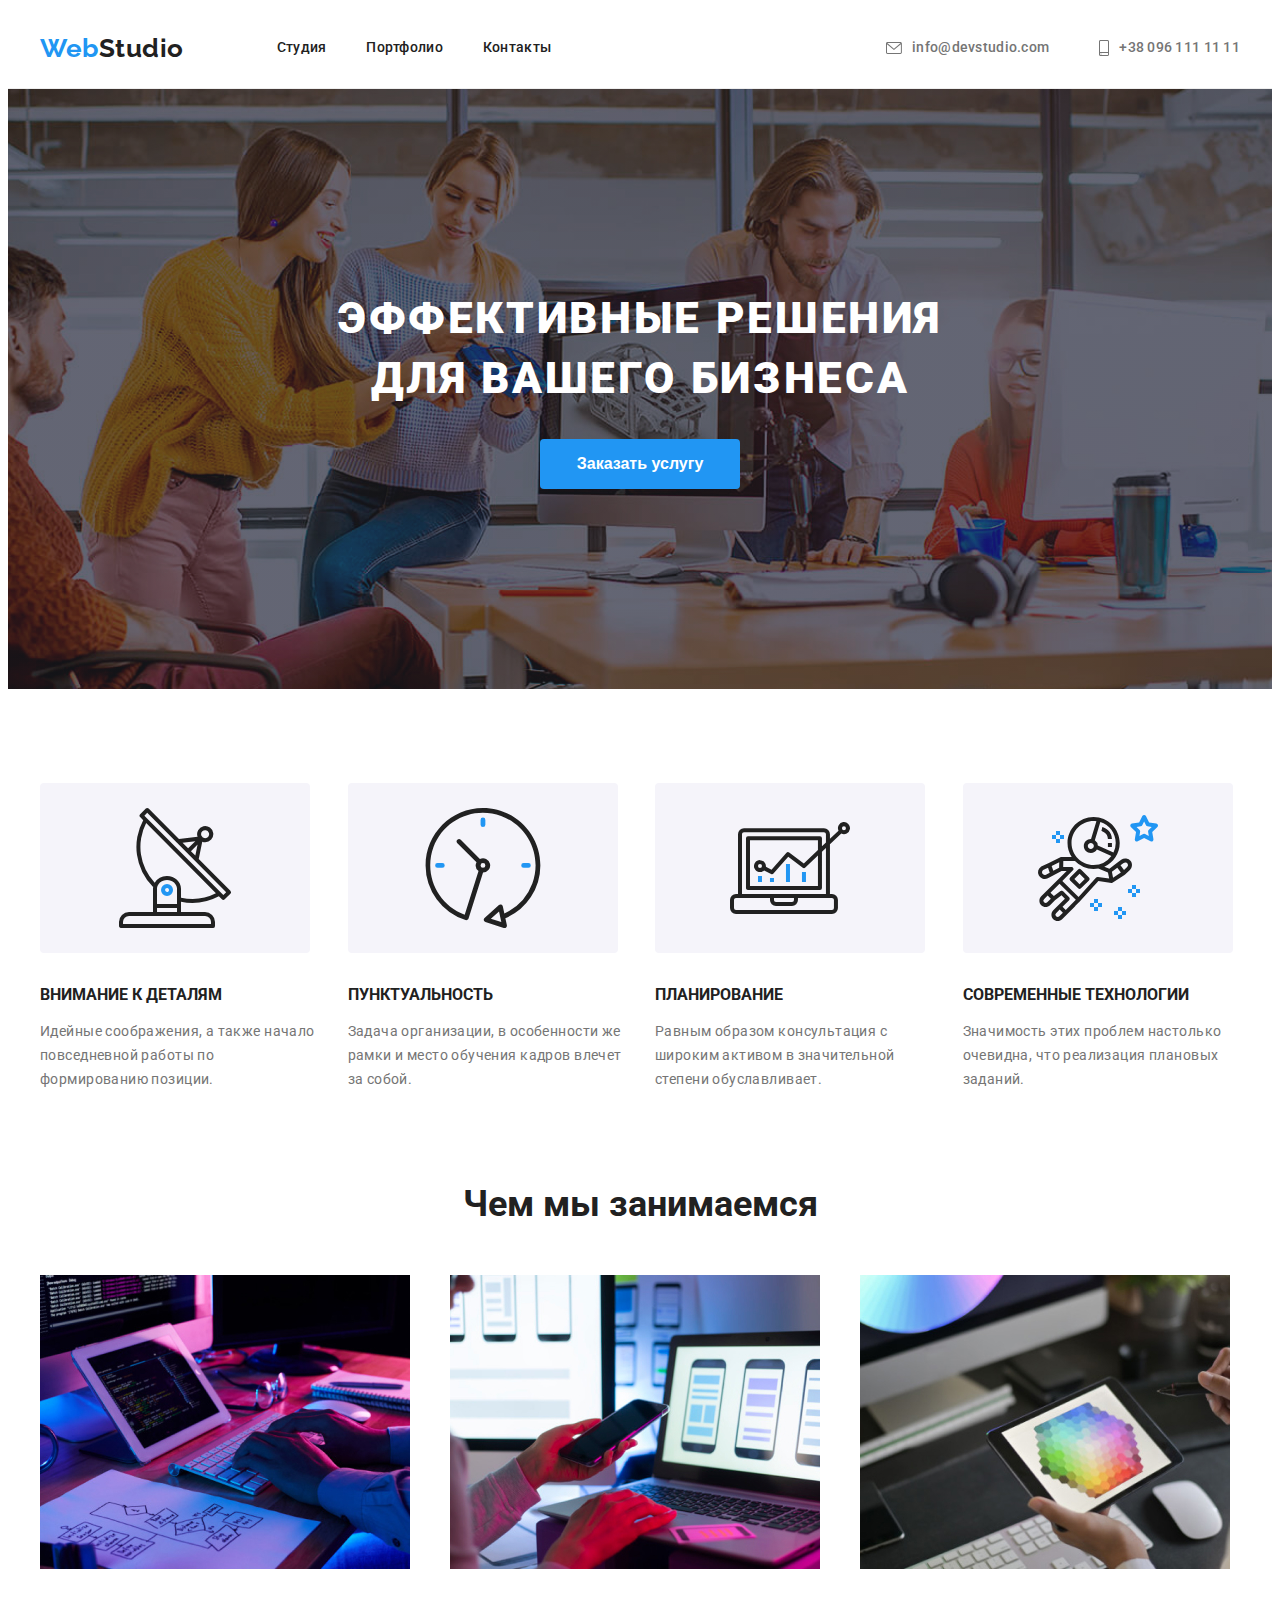
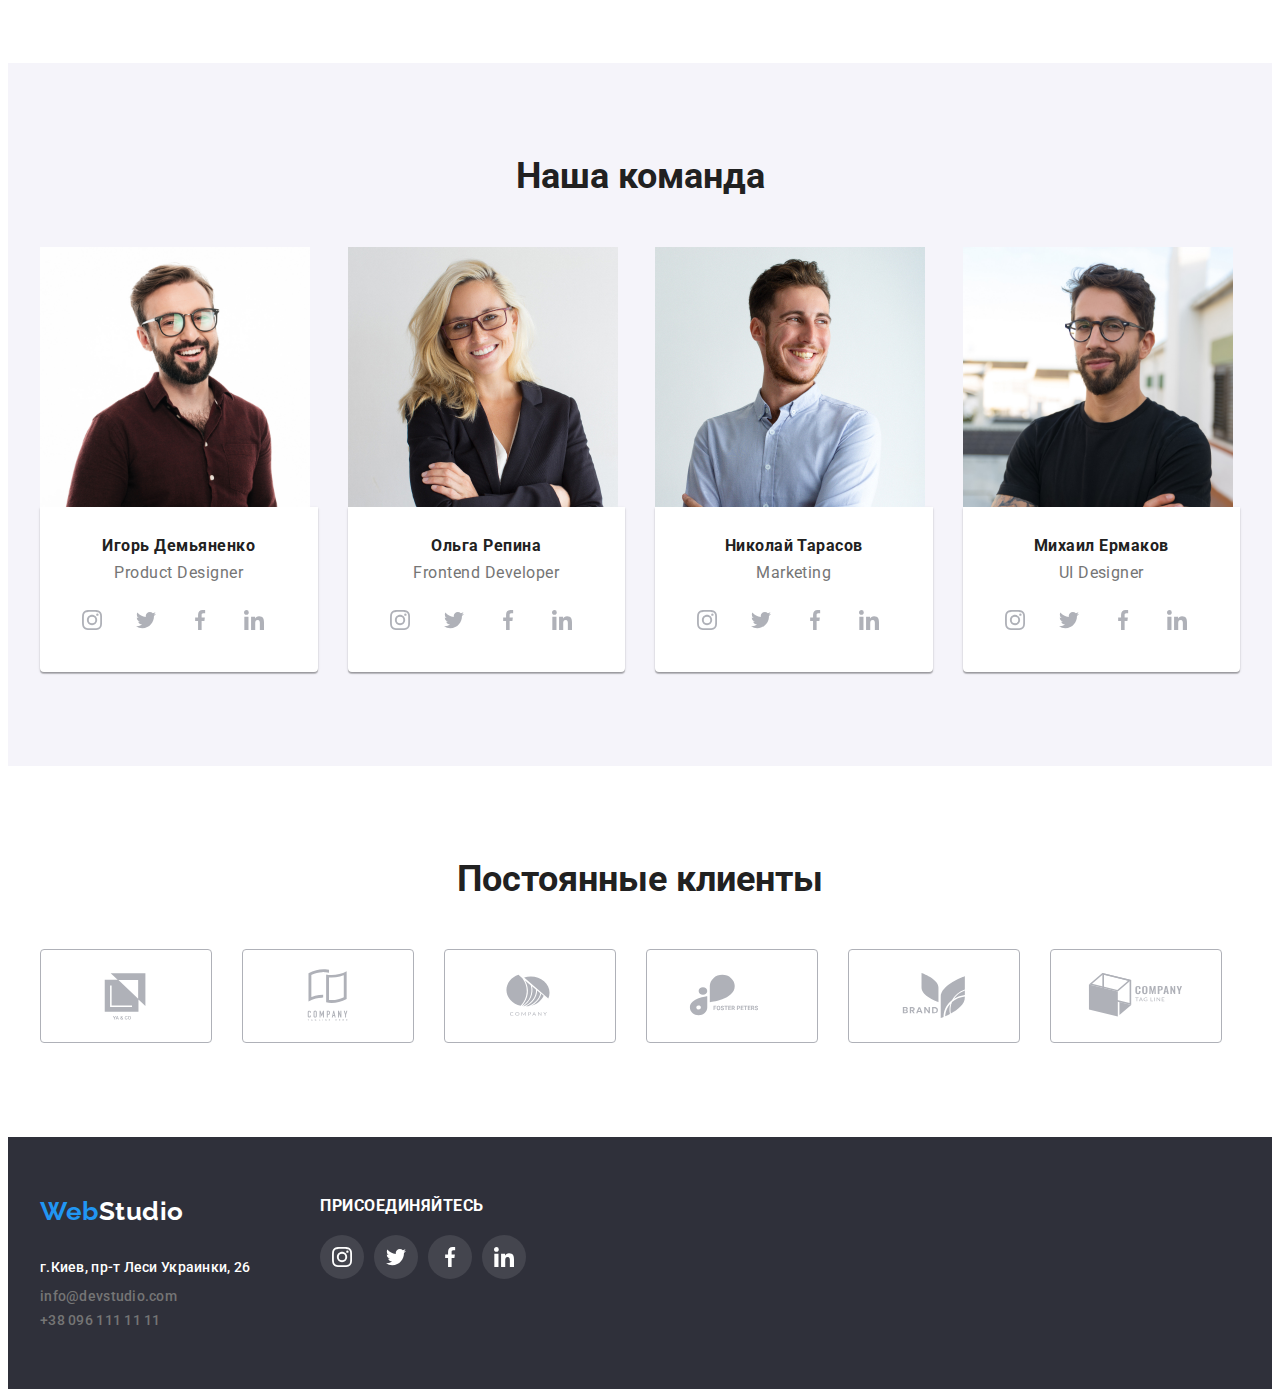
==== index.html @ a92f8828 "commitment for new" ====
<!DOCTYPE html>
    <html lang="ru">
    <head>
        <meta charset="UTF-8">
        <meta http-equiv="X-UA-Compatible" content="IE=edge">
        <meta name="viewport" content="width=device-width, initial-scale=1.0">
        <title>HOMEWORK3</title>
        <link href="https://fonts.googleapis.com/css2?family=Raleway:wght@700&family=Roboto:wght@400;500;700;900&display=swap" 
        rel="stylesheet">
        <link rel="stylesheet" href="https://cdnjs.cloudflare.com/ajax/libs/modern-normalize/1.1.0/modern-normalize.min.css" integrity="sha512-wpPYUAdjBVSE4KJnH1VR1HeZfpl1ub8YT/NKx4PuQ5NmX2tKuGu6U/JRp5y+Y8XG2tV+wKQpNHVUX03MfMFn9Q==" crossorigin="anonymous" referrerpolicy="no-referrer" />
        <link rel="stylesheet" href="css/styles.css">


    </head>

    <body>
    <header>
        <div class="main-nav container">
        <nav class="main-nav">
        <a href="" class="logo"><span class="letters">Web</span><span>Studio</span></a>
        <ul class="nav-list">
            <li class="navigate"><a href="./index.html" class="link-current">Студия</a></li>
            <li class="navigate"><a href="./portfolio.html" class="link-current">Портфолио</a></li>
            <li class="navigate"><a href="" class="link-current">Контакты</a></li>
        </ul>
        </nav>  
            <ul class="contact-info">   
            <li class="navigate">
                <a class="comunication" href="mailto:info@devstudio.com">
                    <svg class="letter" width="16" height="12">
                    <use href="./images/icons.svg#letter">
                    </use>
                </svg>
                    info@devstudio.com</a>
            </li>
            <li class="navigate"><a class="comunication" href="tel:+380961111111">
                <svg class="smartphone" width="10" height="16">
                    <use href="./images/icons.svg#smartphone">
                    </use>
                </svg>
                +38 096 111 11 11</a>
            </li>
    </ul>
</div>
    </header>
    <main>
    <!-- cекция hero -->
        <section class="hero">
            <div class="container">
            <h1 class="main-header">Эффективные решения<br>для вашего бизнеса</h1>
            <button type="button" class="btn-links">Заказать услугу </button>
            </div>

        </section>
        <!-- cекция 2 список-->
        <section class="structure-company">
            <div class="container">
            <h2 hidden>Механика и структура работы</h2>
            <ul class="advantage">
                <li class="list-item">
                    <svg class="header-icons" width="270" height="120">
                     <use href="./images/icons.svg#antenna">
                     </use>
                </svg>
                    <h3 class="tools">Внимание к деталям</h3>
                    <p class="tools-topic">Идейные соображения, а также начало повседневной работы по формированию позиции.</p>
                </li>
                <li class="list-item">
                    <svg class="header-icons" width="270" height="120">
                        <use href="./images/icons.svg#clock">
                        </use>
                   </svg>
                    <h3 class="tools">Пунктуальность</h3>
                    <p class="tools-topic">Задача организации, в особенности же рамки и место обучения кадров влечет за собой.</p>
                </li>
                <li class="list-item">
                    <svg class="header-icons" width="270" height="120">
                        <use href="./images/icons.svg#diagram">
                        </use>
                   </svg>
                    <h3 class="tools">Планирование</h3>
                    <p class="tools-topic">Равным образом консультация с широким активом в значительной степени обуславливает.</p>
                </li>
                <li class="list-item">
                    <svg class="header-icons" width="270" height="120">
                        <use href="./images/icons.svg#astronaut">
                        </use>
                   </svg>
                    <h3 class="tools">Современные технологии</h3>
                    <p class="tools-topic">Значимость этих проблем настолько очевидна, что реализация плановых заданий.</p>
                </li>
            </ul>
        </div>
        </section>
<!-- секция 3 -->
        <section class="structure-companies">
            <div class="container-second">
            <h2 class="description">Чем мы занимаемся</h2>
            <ul class="flex-element">
                <li class="item"><img  src="images/img(1).jpg" alt="computer" width="370" height="294"></li>
                <li class="item"><img  src="images/img(2).jpg" alt="phone" width="370" height="294"></li>
                <li class="item"><img  src="images/img(3).jpg" alt="tablet" width="370" height="294"></li>
            </ul>
        </div>
        </section>
    <!--cекция 4 -->
 
           <section class="team-dream">
               <div class="container">
                   <h2 class="description">Наша команда</h2>
            <ul class="prof-list">
                <li class="items"> 
                <img class="no-gap" src="images/proddesigner.jpg" alt="Product Designer" width="270" height="260">
                <div class="card-item">
                <h3 class="surname">Игорь Демьяненко</h3>
                <p class="position">Product Designer</p>
                <ul class="networks">
                <li class="social-items">
                    <a class="social-things" href="instagram">
                    <svg class="messengers" width="20" height="20">
                        <use href="./images/icons.svg#instagram">
                        </use>
                   </svg>
                </a>
                </li>
                <li class="social-items">
                    <a class="social-things" href="twitter">
                    <svg class="messengers" width="20" height="20">
                        <use href="./images/icons.svg#twitter">
                        </use>
                   </svg>
                </a>
                </li>
                <li class="social-items">
                    <a class="social-things" href="facebook">
                    <svg class="messengers" width="20" height="20">
                        <use href="./images/icons.svg#facebook">
                        </use>
                   </svg>
                </a>
                </li>
                <li class="social-items">
                    <a class="social-things" href="linkedin">
                    <svg class="messengers" width="20" height="20">
                        <use href="./images/icons.svg#linkedin">
                        </use>
                   </svg>
                </a>
                </li>
            </ul>
            </div>
            </li>
                <li class="items">
                <img class="no-gap" src="images/frontdev.jpg" alt="Frontend Developer" width="270" height="260">
                <div class="card-item">
                <h3 class="surname">Ольга Репина</h3>
                <p class="position">Frontend Developer</p>
                <ul class="networks">
                    <li class="social-items">
                        <a class="social-things" href="instagram">
                        <svg class="messengers" width="20" height="20">
                            <use href="./images/icons.svg#instagram">
                            </use>
                       </svg>
                    </a>
                    </li>
                    <li class="social-items">
                        <a class="social-things" href="twitter">
                        <svg class="messengers" width="20" height="20">
                            <use href="./images/icons.svg#twitter">
                            </use>
                       </svg>
                    </a>
                    </li>
                    <li class="social-items">
                        <a class="social-things" href="facebook">
                        <svg class="messengers" width="20" height="20">
                            <use href="./images/icons.svg#facebook">
                            </use>
                       </svg>
                    </a>
                    </li>
                    <li class="social-items">
                        <a class="social-things" href="linkedin">
                        <svg class="messengers" width="20" height="20">
                            <use href="./images/icons.svg#linkedin">
                            </use>
                       </svg>
                    </a>
                    </li>
                </ul>
            </div>
            </li>
                <li class="items"> 
                <img class="no-gap" src="images/marketing.jpg" alt="Marketing" width="270" height="260">
                <div class="card-item">
                <h3 class="surname">Николай Тарасов</h3>
            <p class="position">Marketing</p>
            <ul class="networks">
                <li class="social-items">
                    <a class="social-things" href="instagram">
                    <svg class="messengers" width="20" height="20">
                        <use href="./images/icons.svg#instagram">
                        </use>
                   </svg>
                </a>
                </li>
                <li class="social-items">
                    <a class="social-things" href="twitter">
                    <svg class="messengers" width="20" height="20">
                        <use href="./images/icons.svg#twitter">
                        </use>
                   </svg>
                </a>
                </li>
                <li class="social-items">
                    <a class="social-things" href="facebook">
                    <svg class="messengers" width="20" height="20">
                        <use href="./images/icons.svg#facebook">
                        </use>
                   </svg>
                </a>
                </li>
                <li class="social-items">
                    <a class="social-things" href="linkedin">
                    <svg class="messengers" width="20" height="20">
                        <use href="./images/icons.svg#linkedin">
                        </use>
                   </svg>
                </a>
                </li>
            </ul>
        </div>
            </li>
            <li class="items">
            <img class="no-gap" src="images/uidesigner.jpg" alt="UI Designer" width="270" height="260">
            <div class="card-item">
            <h3 class="surname">Михаил Ермаков</h3>
        <p class="position">UI Designer</p>
        <ul class="networks">
            <li class="social-items">
                <a class="social-things" href="instagram">
                <svg class="messengers" width="20" height="20">
                    <use href="./images/icons.svg#instagram">
                    </use>
               </svg>
            </a>
            </li>
            <li class="social-items">
                <a class="social-things" href="twitter">
                <svg class="messengers" width="20" height="20">
                    <use href="./images/icons.svg#twitter">
                    </use>
               </svg>
            </a>
            </li>
            <li class="social-items">
                <a class="social-things" href="facebook">
                <svg class="messengers" width="20" height="20">
                    <use href="./images/icons.svg#facebook">
                    </use>
               </svg>
            </a>
            </li>
            <li class="social-items">
                <a class="social-things" href="linkedin">
                <svg class="messengers" width="20" height="20">
                    <use href="./images/icons.svg#linkedin">
                    </use>
               </svg>
            </a>
            </li>
        </ul>
        </div>
        </li> 
        </ul>
</div>
         </section>

         <!-- cекция 5 -->
         <section class="structure-company">
            <div class="container">
                <h2 class="description">Постоянные клиенты</h2>
                <ul class="coloboration">
                    <li class="peer-part">
                        <a class="partners" href="union1">
                            <svg class="partnership" width="106" height="60">
                                <use href="./images/icons.svg#union1">
                                </use>
                           </svg>
                        </a>  
                    </li>
                    <li class="peer-part">
                        <a class="partners" href="union2">
                            <svg class="partnership" width="106" height="60">
                                <use href="./images/icons.svg#union2">
                                </use>
                           </svg>
                        </a>  
                    </li>
                    <li class="peer-part">
                        <a class="partners" href="union3">
                            <svg class="partnership" width="106" height="60">
                                <use href="./images/icons.svg#union3">
                                </use>
                           </svg>
                        </a>  
                    </li>
                    <li class="peer-part">
                        <a class="partners" href="uaandco">
                            <svg class="partnership" width="106" height="60">
                                <use href="./images/icons.svg#union4">
                                </use>
                           </svg>
                        </a>  
                    </li>
                    <li class="peer-part">
                        <a class="partners" href="uaandco">
                            <svg class="partnership" width="106" height="60">
                                <use href="./images/icons.svg#union5">
                                </use>
                           </svg>
                        </a>  
                    </li>
                    <li class="peer-part">
                        <a class="partners" href="uaandco">
                            <svg class="partnership" width="106" height="60">
                                <use href="./images/icons.svg#union6">
                                </use>
                           </svg>
                        </a>  
                    </li>
                </ul>
            </div>
        </section>

        </main>
        <footer class="adress-details">
            <div class="separation">
                <div class="output">
            <a href="#" class="logo-footer"><span class="letters">Web</span><span class="color">Studio</span></a>
         <address>
            <ul class="footer-list">
           <li class="random">
               <a href="https://goo.gl/maps/Ega7JQtFbg4uDQiL7" target="_blank" rel="noopener noreferrer" class="town-adress">г.Киев, пр-т Леси Украинки, 26</a></li>
           <li class="random"><a href="mailto:info@devstudio.com" class="comunications">info@devstudio.com</a></li>
           <li class="random"><a href="tel:+380961111111" class="comunications">+38 096 111 11 11</a></li> 
        </ul>
        </address> 
    </div>
    <div class="container-networks">
        <h3 class="footer-adds">присоединяйтесь</h3>
        <ul class="network">
            <li class="social-items">
                <a class="social-thing" href="instagram">
                <svg class="messengers" width="20" height="20">
                    <use href="./images/icons.svg#instagram">
                    </use>
               </svg>
            </a>
            </li>
            <li class="social-items">
                <a class="social-thing" href="twitter">
                <svg class="messengers" width="20" height="20">
                    <use href="./images/icons.svg#twitter">
                    </use>
               </svg>
            </a>
            </li>
            <li class="social-items">
                <a class="social-thing" href="facebook">
                <svg class="messengers" width="20" height="20">
                    <use href="./images/icons.svg#facebook">
                    </use>
               </svg>
            </a>
            </li>
            <li class="social-items">
                <a class="social-thing" href="linkedin">
                <svg class="messengers" width="20" height="20">
                    <use href="./images/icons.svg#linkedin">
                    </use>
               </svg>
            </a>
            </li>
        </ul>
    </div>
</div>
    </footer>
        </body>
        </html>
---- css/styles.css ----
:root{
    --primary-text-color:#757575;
    --title-text-color:#212121;
    --accent-color:#2196F3;
    --accent-color-second:#fff;
    --accent-color-header:#2196F3;
    --accent-bgc-hero:#2F303A;
    --accent-bgc-fonescreen:#C4C4C4;
    --accent-bgc-folio:#F5F4FA;
    --accent-border:#EEEEEE;
    --border-line:#ECECEC;
    --accent-color-networks:#AFB1B8;
    /* border 30 px between cards */
    --card-border-item:30px;
    --border-shadow-area:0px 1px 3px rgba(0, 0, 0, 0.12), 
    0px 1px 1px rgba(0, 0, 0, 0.14), 0px 2px 1px rgba(0, 0, 0, 0.2);
    --border-radius:0px 0px 4px 4px;
    --shadow-area-portfolio: 0px 3px 1px rgba(0, 0, 0, 0.1), 0px 1px 2px rgba(0, 0, 0, 0.08), 0px 2px 2px rgba(0, 0, 0, 0.12);
    --shadow-area-portfolio-card:0px 1px 1px rgba(0, 0, 0, 0.12), 0px 4px 4px rgba(0, 0, 0, 0.06), 1px 4px 6px rgba(0, 0, 0, 0.16);
    }
    
    body{
        font-family:Roboto,sans-serif;
        font-size:14px;
        color:var(--primary-text-color);
        text-decoration:none;
      }
    /* Класы чтобы убрать точки списка */
    ul,li{
      list-style-type: none;
      padding: 0;
      margin: 0;
      }
    
      header{
        border-bottom: 1px solid var(--accent-border);
      }

    .container{
      width: 1200px;
      padding-left: 15px;
      padding-right: 15px;
      margin-left: auto;
      margin-right: auto;
    }
      
      

    .structure-company{
      padding-top: 94px;
      padding-bottom: 94px;
    }
    

    .main-nav{
      display: block;
      display:flex;
      align-items: center;
    }
    
      .logo {
        
        display: inline-block;
        margin-right: 93px;
    
        font-family: Raleway,sans-serif;
        font-weight: 700;
        font-size: 26px;
        line-height: 1.1;
        color:var(--title-text-color);
        text-decoration: none;
        padding-top: 24px;
        padding-bottom: 24px;
        
      } 
    
    .logo:hover,
    .logo:focus
    {
        color:var(--accent-color);  
    }
    
      .letters{
          color:var(--accent-color);
      }
    
      .nav-list{
      display: flex;
      fill:#212121;
      
      color:var(--accent-color);
      font-size: 14px;
      line-height: 1.1;
      text-decoration: none;
      
      color:var(--primary-text-color);
      font-weight:500;
      font-size: 14px;
      line-height: 1.1;
      letter-spacing: 0.02em;
      }
    
      .nav-list .link-current{
        padding-top: 32px; ;
        padding-bottom: 32px;
        display: block;
        text-align: center;
        font-weight: 500;
        font-size: 14px;
        line-height: 1.1;
        letter-spacing: 0.02em;
        
       color: var(--title-text-color);
      }
    
     .nav-list .navigate{
      
    margin-right: 50px;
    display: block;
     }
    
     .nav-list .navigate:last-child{
      margin-right: 0;
     }
    
     .nav-list .navigate:not(:last-child){
     
      margin-right: 40px;
     }
    
      .nav-list .link-current:hover,
      .nav-list .link-current:focus
      {  
        color: var(--title-text-color);
        color:var(--accent-color);
      }
    
      .contact-info{
       display: flex;
       align-items: center;
       margin-left: auto;
      }
    
      .contact-info .navigate:not(:last-child){
      margin-right: 50px;
    
      }


      .main-nav .comunication{
        display: flex;
        align-items: center;
        color: var(--primary-text-color); 
      }
      
      .letter,
      .smartphone {
      margin-right: 10px;
      fill: currentColor;
      }
 
      /* активная ссылка при переходе на другую страницу*/
    
      
      /* интерактивные ссылки емейл и номер телефона */
      a {
       
        font-size: 14px;
        line-height: 1.1;
        text-decoration: none;
        color:var(--primary-text-color);
        font-weight: 500;
        font-size: 14px;
        line-height: 1.1;
        letter-spacing: 0.02em;
        font-style: normal;
        
        display:block;
      }
     
    
     .comunication{
      padding-top: 32px;
      padding-bottom: 32px;
     }

    .comunication:hover,
    .comunication:focus
    {
    
    color:var(--accent-color);
    }
    

    
      /* section hero */
    .hero{
      border: 1 solid var(--accent-border);
      background-color: var(--accent-bgc-fonescreen);
      text-align:center;
      padding-top: 200px;
      padding-bottom: 200px;

      background-image:linear-gradient( to bottom,  rgba(47, 48, 58, 0.4),  rgba(47, 48, 58, 0.4)),
      url(../images/fonescreen.jpg); 
      background-repeat: no-repeat;
      background-position: center;
      background-size: 1600px 600px;
      
    }
    
      .main-header{
      color: var(--accent-color-second);
      font-weight: 900;
      font-size: 44px;
      line-height: 1.36;
      letter-spacing: 0.06em;
      text-transform: uppercase;
      padding: 0;
      margin: 0;
      margin-bottom: 30px;
      }
    
      /* кнопка */
    
    button{
    
      display: inline-block;
      border-radius: 4px;
      padding: 10px 32px;
      min-width: 200px;
      border: 1px solid transparent;
     
    
      color:var(--accent-color-second);
      background:var(--accent-color);
      font-weight: 700;
      font-size: 16px;
      line-height: 1.8;
      cursor: pointer;
    }
    
    
    
    /* cекция 2 */
    
    /* спрятаный заголовк */
    
    #hidden{
      display: block;
    }
    
    
      .advantage{
      display: flex;
      padding: 0;
      
      }
    
    .list-item{
      flex-basis: calc(100% / 4);
    }
      /* картинки для второй секции на спрайтах */

     .header-icons{
       padding-top: 25px;
       padding-bottom: 25px;
       background: var(--accent-bgc-folio);
       border-radius: 4px; 
     }


    .advantage .list-item:not(:last-child){
      margin-right: 30px;
     }
     
      .tools{
      font-size: 16px;
      text-transform: uppercase;
      line-height:1.1;
      color: var(--title-text-color);
      margin-top: 0;
      padding-top: 30px;
      }
    
      p {
       margin: 0;
     }

     .tools-topic{
      font-size: 14px;
      line-height: 1.7;
      letter-spacing: 0.03em;
      
     }

     .structure-companies{
      padding-bottom: 94px;
     }

     .container-second{
      
      width: 1200px;
      padding-left: 15px;
      padding-right: 15px;
      margin-left: auto;
      margin-right: auto;
      
     }
      .description {
        margin-top: 0;
        margin-left:auto;
        margin-right:auto;
        text-align: center;
        list-style-type: none;
        padding: 0;
        margin-bottom: 50px;
        
        
        color:var(--title-text-color);  
        font-weight: bold;
        font-size: 36px;
        line-height: 1.1;
    }
    
    
    .flex-element{
     display: flex;
     padding: 0;
    
    }
    
    .flex-element > .item {
    flex-basis: calc(100% / 3);
    }
    
    .flex-element .item:not(:last-child){
      margin-right: 30px;
     }

    img{
    display: block;
    max-width: 100%;
    height: auto;
    }
    
    /* 4 cекция container-team */

.team-dream{

padding-top: 94px;
padding-bottom: 94px;
background-color:var(--accent-bgc-folio);
    
}

.prof-list {
display: flex;
padding: 0px;
}
    
.prof-list .items{
  flex-basis: calc(100% / 4);
}

.prof-list .items:not(:last-child){

  margin-right: 30px;
}

     .card-item{
      background-color:var(--accent-color-second);
      padding: 0;
      margin: 0;
      padding: 30px;
      text-align: center;
      box-shadow: var(--border-shadow-area);
      border-radius: 0px 0px 4px 4px;
     }
    
    .surname {
      
      font-size: 16px;
      line-height:1.1;
      color: var(--title-text-color);
      margin-top: 0;
      margin-bottom: 10px;
      letter-spacing: 0.03em;
    }
    
    .position{

    font-size: 16px;
    line-height: 1.1;
    text-align: center;
    letter-spacing: 0.03em;
    color:var(--primary-text-color);
    margin-bottom: 16px;
        
    }
    /* cпрайты для соц сетей */

    
.networks{
  display:flex;
  flex-direction: row;
  align-items: center;
  margin-right: -10px;

}

.networks .social-things{
  display: flex;
  align-items: center;
  color:var(--accent-color-networks);
 }
       
 .messengers{
  fill: currentColor;
}
  .social-items:not(:last-child){
    margin-right: 10px;
  }

 
  .social-things{
    justify-content: center;
    width: 44px;
    height: 44px;
    border-radius: 50%;
  }
   
  .social-things:hover,
  .social-things:focus {
  background-color: var(--accent-color);
  color: var(--accent-color-second);
  }
 
 /*section 5 */
     
 .coloboration{
  display:flex;
  align-items: center;
  }

.partnership{
  
  fill:currentColor;
}

.partners{
  display: flex;
  align-items: center;
  justify-content: center;
  width: 170px;
  height: 92px;
  border: 1px solid var(--accent-color-networks);
  border-radius: 4px;
  color:var(--accent-color-networks);
}


.peer-part:not(:last-child){

  margin-right: 30px;
}

.partners:hover,
.partners:focus {
  border:1px solid var(--accent-color);
  background-color: var(--accent-color-second);
  color: var(--accent-color);
}




    /* FOOOTTEEERRRR */
    
    .adress-details{
    background-color:var(--accent-bgc-hero);
    padding-top: 60px;
    padding-bottom: 60px;
    font-style: normal;
      
    }

    .town-adress{
      font-size: 14px;
      line-height: 1.7;
      color:var(--accent-color-second);
      font-style: normal; 
      display:block;
      margin: 0;
      padding: 0;
      
    }
    
    .logo-footer{
      margin-bottom: 30px;
      font-weight: 700;
      font-size: 26px;
      line-height: 1.1;
      padding: 0;
      font-family: Raleway,sans-serif;

    }

    .comunications:hover,
    .comunications:focus
    {

    color:var(--accent-color);
    }

    .footer-list .random:not(:last-child){
    
    margin-bottom: 9px;
    }
    
    .color{
      color:var(--accent-color-second)
    }

    
   .separation{
  display: flex;
  width: 1200px;
  padding-left: 15px;
  padding-right: 15px;
  margin-left: auto;
  margin-right: auto;
}
   .output{
   margin-right: 70px;
 }
    
 .network{
  display:flex;
  flex-direction: row;
  align-items: center;

}

.network .social-thing{
  display: flex;
  align-items: center;
  color:var(--accent-color-second);
  background: rgba(255, 255, 255, 0.1);
 }
       
 .messengers{
  fill: currentColor;
}
  .social-items:not(:last-child){
    margin-right: 10px;
  }

 
  .social-thing{
    justify-content: center;
    width: 44px;
    height: 44px;
    border-radius: 50%;
  }
   
  .social-thing:hover,
  .social-thing:focus {
  background-color: var(--accent-color);
  color: var(--accent-color-second);
  }
    /* Страница портфолио */
    
    /*  cекция кнопок для навигации  */

    .cards-views{
      padding-top: 94px;
      padding-bottom: 94px;
    }

    .social-links{
      display: flex;
      justify-content: center;
      padding: 0px;
      margin-bottom: 50px;
      
    }
    
    .social-links .links-item:not(:last-child){
    margin-right: 8px;
    }
    
    
    
    .social-link {
      
      display: inline-block;
      border-radius: 4px;
      min-width: 75px;
      color: var(--title-text-color);
      background-color:var(--accent-bgc-folio);
      font-size: 16px;
      line-height: 1.6;
      letter-spacing: 0.03em;
      
      }
    
     .social-links .social-link:hover,
     .social-links .social-link:focus
    {
    color:var(--accent-color-second);
    background-color:var(--accent-color);
    box-shadow:var(--shadow-area-portfolio);

    }
    
    
    .cards-view .image-frame:hover,
    .cards-view .image-frame:focus{
  
    box-shadow:var(--shadow-area-portfolio-card);
    }




    .footer-adds{
    font-size: 16px;
    text-transform: uppercase;
    line-height:1.1;
    color: var(--accent-color-second);
    letter-spacing: 0.03em;
    margin-top: 0;
    margin-bottom: 20px;
  }
    /* секция карточек в портфолио */

    .cards-views{
      padding-bottom: 50px;
      
    }
    
    .cards-view{
      display: flex;
      flex-wrap: wrap;
      margin-top:calc( -1 * var(--card-border-item));
      margin-left:calc( -1 * var(--card-border-item));
    
      }
      
      .cards-view >.image-frame{
      flex-basis: calc(100% / 3 - var(--card-border-item));
      margin-top: var(--card-border-item);
      margin-left: var(--card-border-item); 
      }
    
     
    .header-size{
    
      font-size: 18px;
      line-height: 2;
      color: var(--title-text-color);
      margin-left:auto;
      margin-right:auto;
      margin: 0;
      letter-spacing: 0.06em;
     
    }
    
     .card-items{
      border: 1px solid var(--accent-border);
      border-top: none;
      padding: 20px;
      padding-left: 24px;
     }
      
     .positions{

      font-size: 16px;
      line-height: 1.8;
      letter-spacing: 0.03em;
      color:var(--primary-text-color);
     }
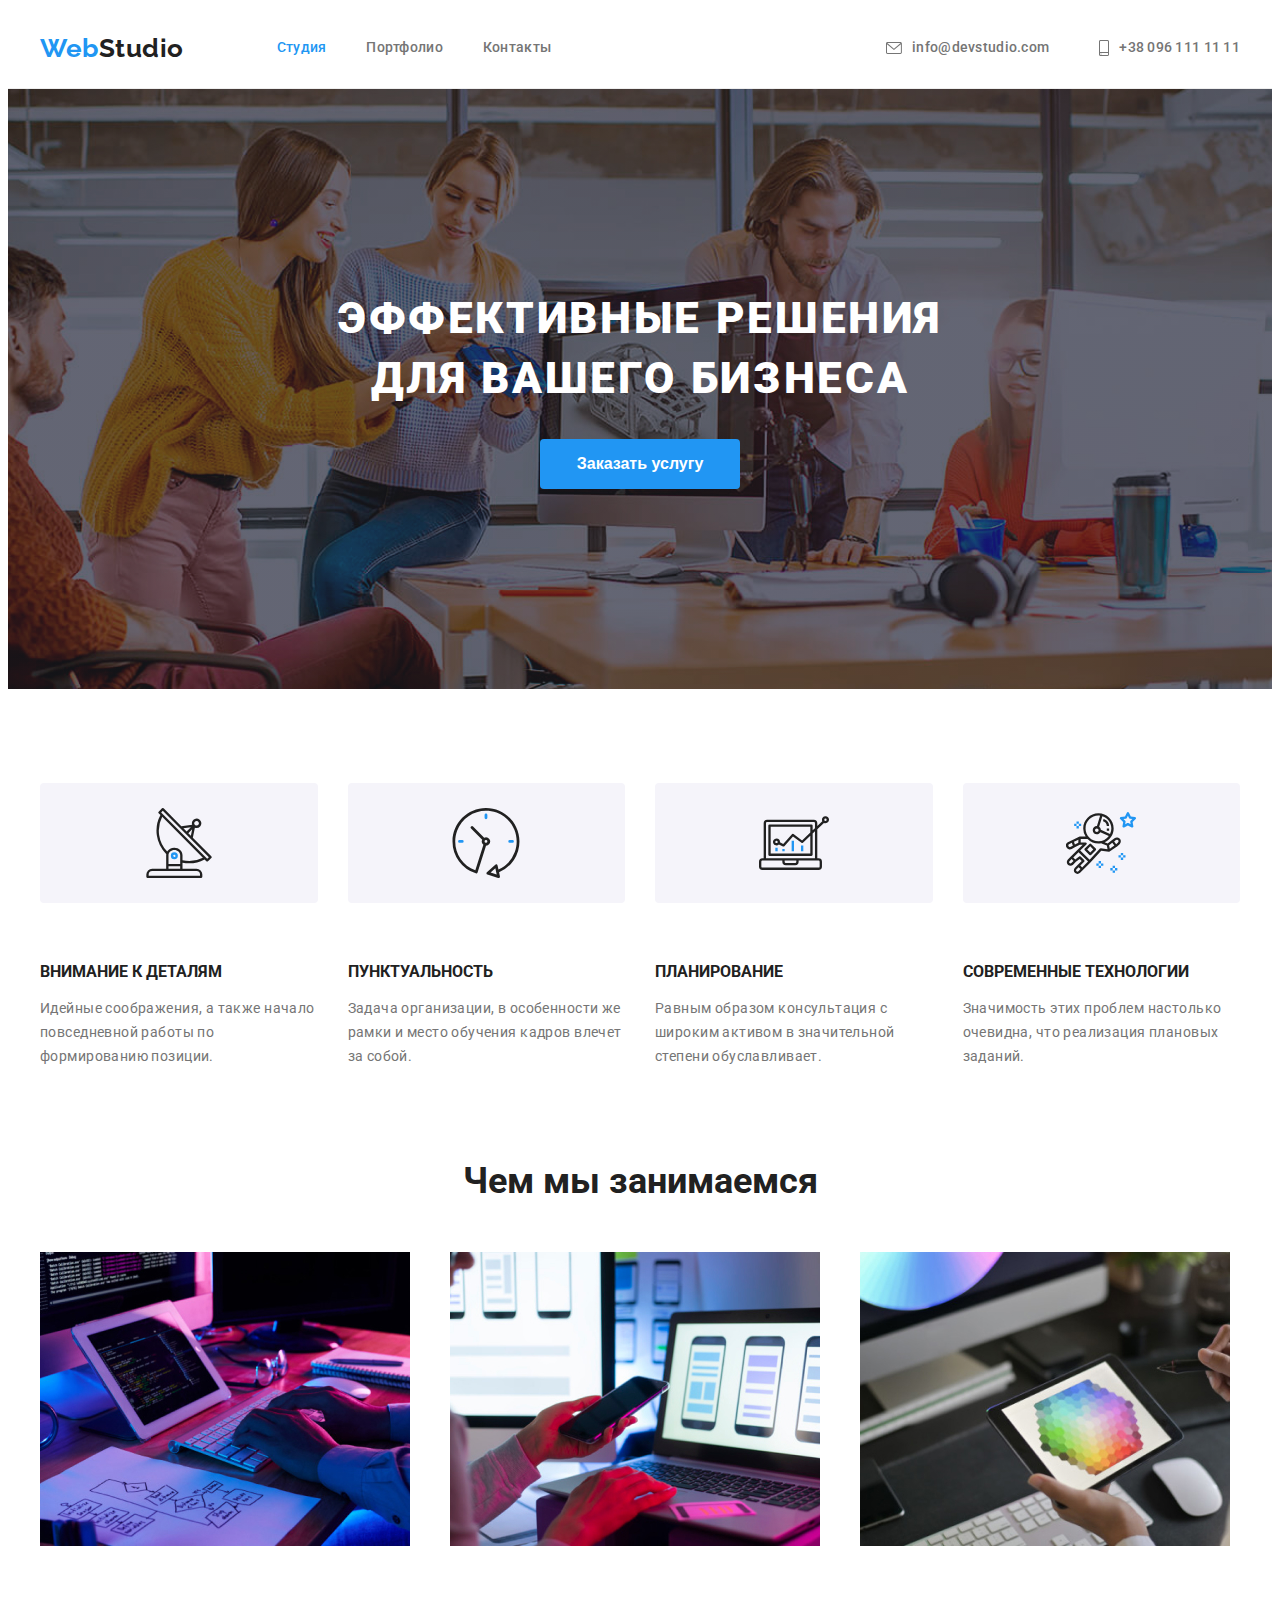
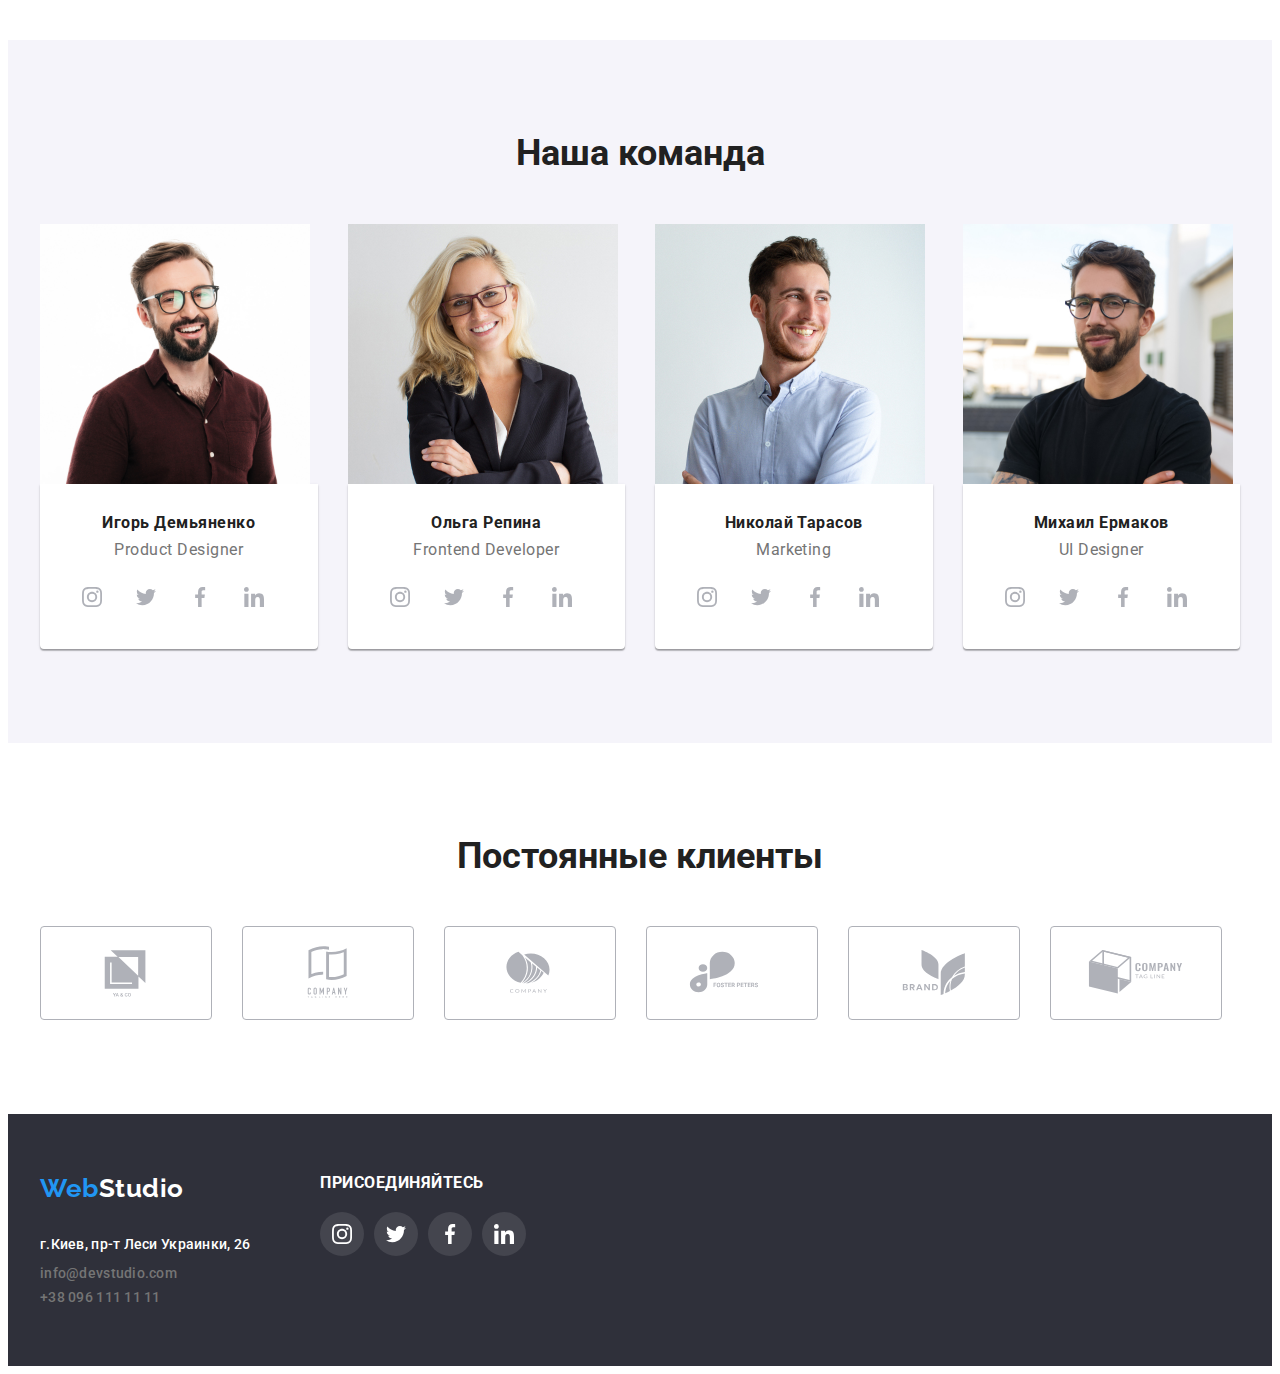
==== commit 7e2cf14e: "corrections" ====
--- a/index.html
+++ b/index.html
@@ -4,7 +4,7 @@
         <meta charset="UTF-8">
         <meta http-equiv="X-UA-Compatible" content="IE=edge">
         <meta name="viewport" content="width=device-width, initial-scale=1.0">
-        <title>HOMEWORK3</title>
+        <title>HOMEWORK4</title>
         <link href="https://fonts.googleapis.com/css2?family=Raleway:wght@700&family=Roboto:wght@400;500;700;900&display=swap" 
         rel="stylesheet">
         <link rel="stylesheet" href="https://cdnjs.cloudflare.com/ajax/libs/modern-normalize/1.1.0/modern-normalize.min.css" integrity="sha512-wpPYUAdjBVSE4KJnH1VR1HeZfpl1ub8YT/NKx4PuQ5NmX2tKuGu6U/JRp5y+Y8XG2tV+wKQpNHVUX03MfMFn9Q==" crossorigin="anonymous" referrerpolicy="no-referrer" />
@@ -20,8 +20,8 @@
         <a href="" class="logo"><span class="letters">Web</span><span>Studio</span></a>
         <ul class="nav-list">
             <li class="navigate"><a href="./index.html" class="link-current">Студия</a></li>
-            <li class="navigate"><a href="./portfolio.html" class="link-current">Портфолио</a></li>
-            <li class="navigate"><a href="" class="link-current">Контакты</a></li>
+            <li class="navigate"><a href="./portfolio.html" class="link">Портфолио</a></li>
+            <li class="navigate"><a href="" class="link">Контакты</a></li>
         </ul>
         </nav>  
             <ul class="contact-info">   
@@ -58,34 +58,42 @@
             <h2 hidden>Механика и структура работы</h2>
             <ul class="advantage">
                 <li class="list-item">
-                    <svg class="header-icons" width="270" height="120">
+                    <div class="picture-cards">
+                    <svg class="header-icons" width="70" height="70">
                      <use href="./images/icons.svg#antenna">
                      </use>
                 </svg>
+            </div>
                     <h3 class="tools">Внимание к деталям</h3>
                     <p class="tools-topic">Идейные соображения, а также начало повседневной работы по формированию позиции.</p>
                 </li>
                 <li class="list-item">
-                    <svg class="header-icons" width="270" height="120">
+                    <div class="picture-cards">
+                    <svg class="header-icons" width="70" height="70">
                         <use href="./images/icons.svg#clock">
                         </use>
                    </svg>
+                </div>
                     <h3 class="tools">Пунктуальность</h3>
                     <p class="tools-topic">Задача организации, в особенности же рамки и место обучения кадров влечет за собой.</p>
                 </li>
                 <li class="list-item">
-                    <svg class="header-icons" width="270" height="120">
+                    <div class="picture-cards">
+                    <svg class="header-icons" width="70" height="70">
                         <use href="./images/icons.svg#diagram">
                         </use>
                    </svg>
+                </div>
                     <h3 class="tools">Планирование</h3>
                     <p class="tools-topic">Равным образом консультация с широким активом в значительной степени обуславливает.</p>
                 </li>
                 <li class="list-item">
-                    <svg class="header-icons" width="270" height="120">
+                    <div class="picture-cards">
+                    <svg class="header-icons" width="70" height="70">
                         <use href="./images/icons.svg#astronaut">
                         </use>
                    </svg>
+                </div>
                     <h3 class="tools">Современные технологии</h3>
                     <p class="tools-topic">Значимость этих проблем настолько очевидна, что реализация плановых заданий.</p>
                 </li>
--- a/css/styles.css
+++ b/css/styles.css
@@ -18,6 +18,8 @@
     --shadow-area-portfolio: 0px 3px 1px rgba(0, 0, 0, 0.1), 0px 1px 2px rgba(0, 0, 0, 0.08), 0px 2px 2px rgba(0, 0, 0, 0.12);
     --shadow-area-portfolio-card:0px 1px 1px rgba(0, 0, 0, 0.12), 0px 4px 4px rgba(0, 0, 0, 0.06), 1px 4px 6px rgba(0, 0, 0, 0.16);
     }
+
+
     
     body{
         font-family:Roboto,sans-serif;
@@ -100,8 +102,8 @@
       letter-spacing: 0.02em;
       }
     
-      .nav-list .link-current{
-        padding-top: 32px; ;
+      .nav-list .link{
+        padding-top: 32px; 
         padding-bottom: 32px;
         display: block;
         text-align: center;
@@ -109,10 +111,20 @@
         font-size: 14px;
         line-height: 1.1;
         letter-spacing: 0.02em;
-        
-       color: var(--title-text-color);
-      }
-    
+  
+      }
+    
+      .link-current{
+        padding-top: 32px; 
+        padding-bottom: 32px;
+        display: block;
+        text-align: center;
+        font-weight: 500;
+        font-size: 14px;
+        line-height: 1.1;
+        letter-spacing: 0.02em;
+       color: var(--accent-color-header);
+      }
      .nav-list .navigate{
       
     margin-right: 50px;
@@ -262,13 +274,16 @@
     }
       /* картинки для второй секции на спрайтах */
 
-     .header-icons{
-       padding-top: 25px;
-       padding-bottom: 25px;
-       background: var(--accent-bgc-folio);
-       border-radius: 4px; 
-     }
-
+    
+     .picture-cards{
+      display: flex;
+      align-items: center;
+      justify-content: center;
+      background-color: var(--accent-bgc-folio);
+      border-radius: 4px;
+      margin-bottom: 30px;
+      height: 120px;
+    }
 
     .advantage .list-item:not(:last-child){
       margin-right: 30px;
@@ -405,7 +420,7 @@
   display:flex;
   flex-direction: row;
   align-items: center;
-  margin-right: -10px;
+  
 
 }
 
@@ -525,6 +540,7 @@
     
    .separation{
   display: flex;
+  align-items: base;
   width: 1200px;
   padding-left: 15px;
   padding-right: 15px;
@@ -615,8 +631,8 @@
     }
     
     
-    .cards-view .image-frame:hover,
-    .cards-view .image-frame:focus{
+    .cards-icons:hover,
+    .cards-icons:focus{
   
     box-shadow:var(--shadow-area-portfolio-card);
     }
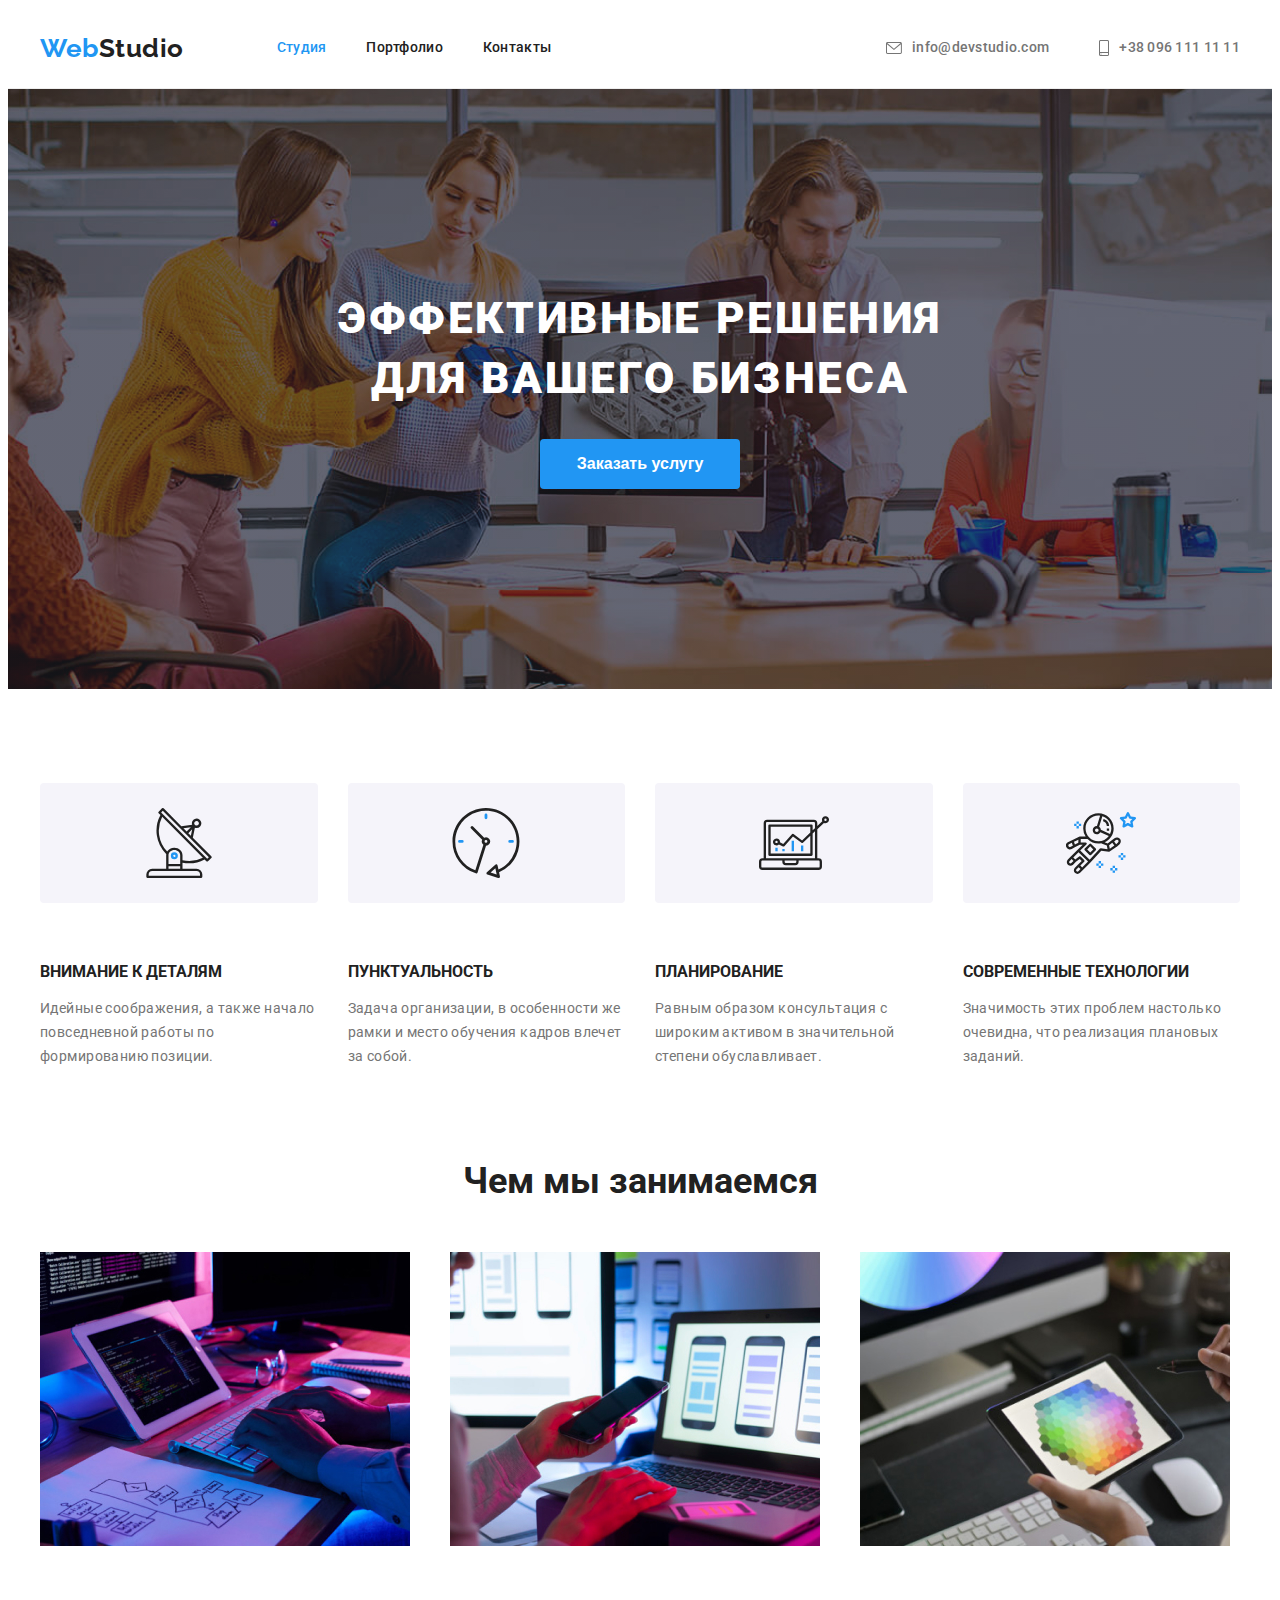
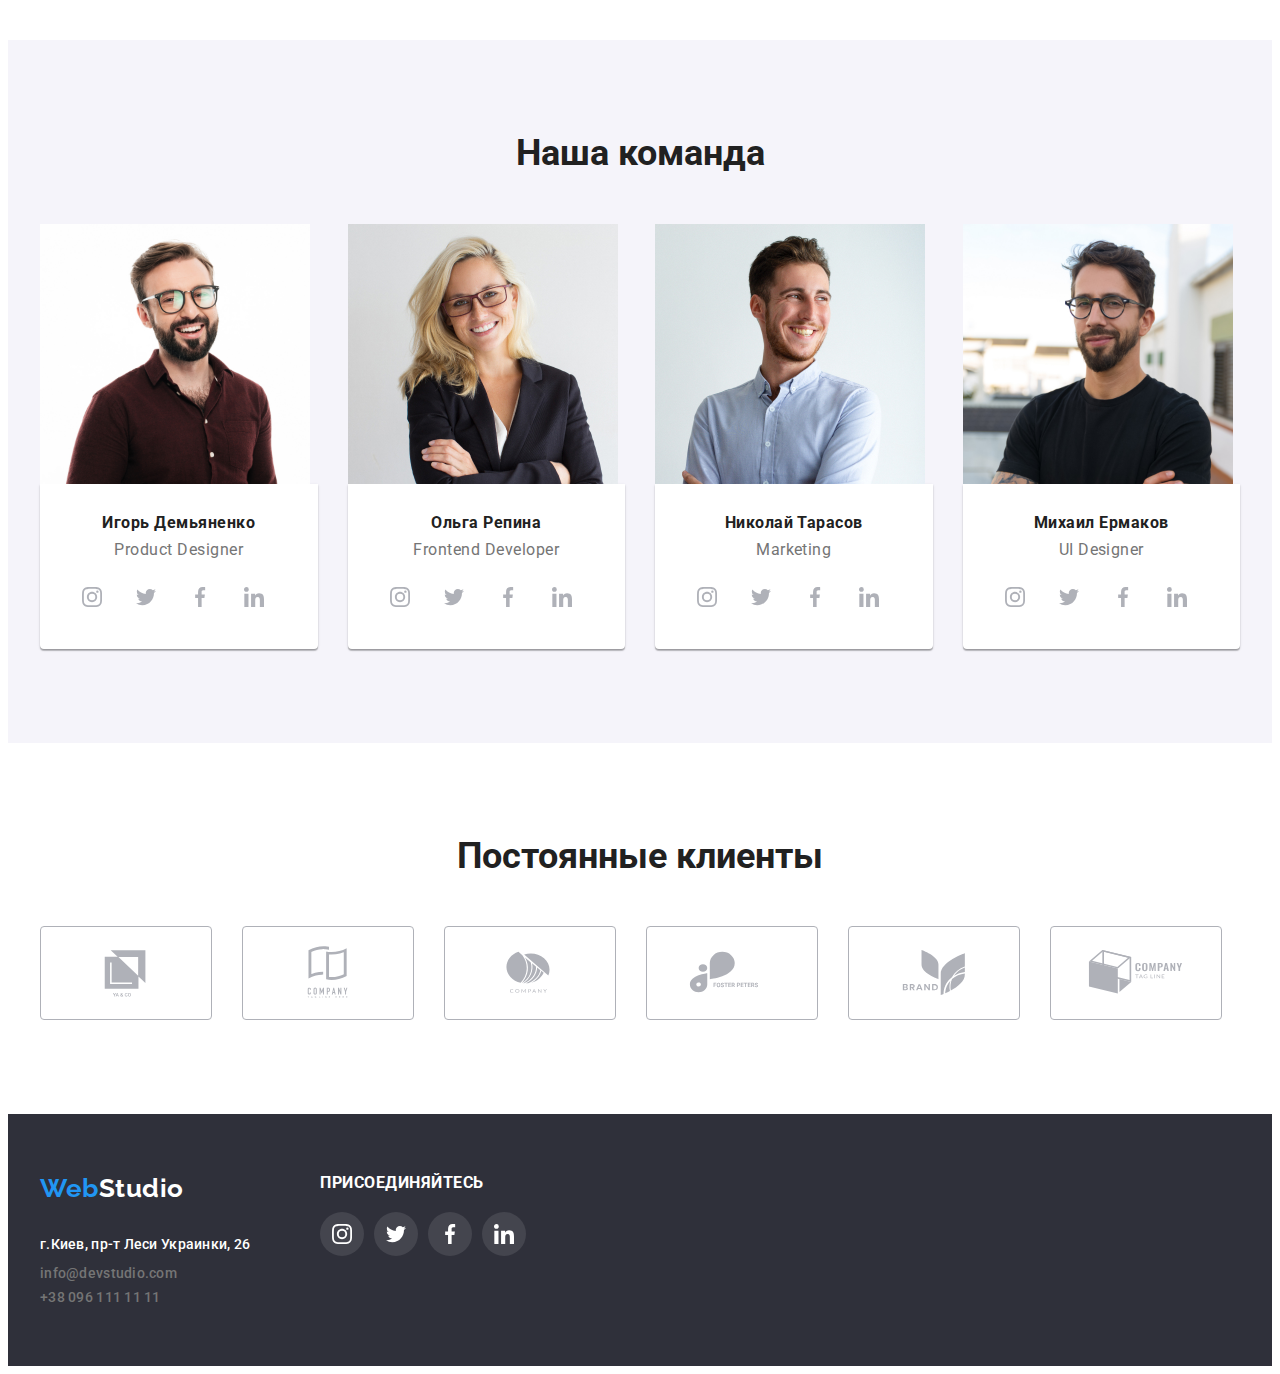
==== commit 7d784b60: "homework4" ====
--- a/css/styles.css
+++ b/css/styles.css
@@ -88,14 +88,11 @@
     
       .nav-list{
       display: flex;
-      fill:#212121;
-      
-      color:var(--accent-color);
       font-size: 14px;
       line-height: 1.1;
       text-decoration: none;
       
-      color:var(--primary-text-color);
+      color:var(--title-text-color);
       font-weight:500;
       font-size: 14px;
       line-height: 1.1;
@@ -111,6 +108,7 @@
         font-size: 14px;
         line-height: 1.1;
         letter-spacing: 0.02em;
+        color: var(--title-text-color);
   
       }
     
@@ -123,8 +121,9 @@
         font-size: 14px;
         line-height: 1.1;
         letter-spacing: 0.02em;
-       color: var(--accent-color-header);
-      }
+       color:var(--accent-color-header);
+      }
+
      .nav-list .navigate{
       
     margin-right: 50px;
@@ -140,11 +139,11 @@
       margin-right: 40px;
      }
     
-      .nav-list .link-current:hover,
-      .nav-list .link-current:focus
+      .nav-list .link:hover,
+      .nav-list .link:focus
       {  
-        color: var(--title-text-color);
-        color:var(--accent-color);
+      
+        color: var(--accent-color);
       }
     
       .contact-info{
